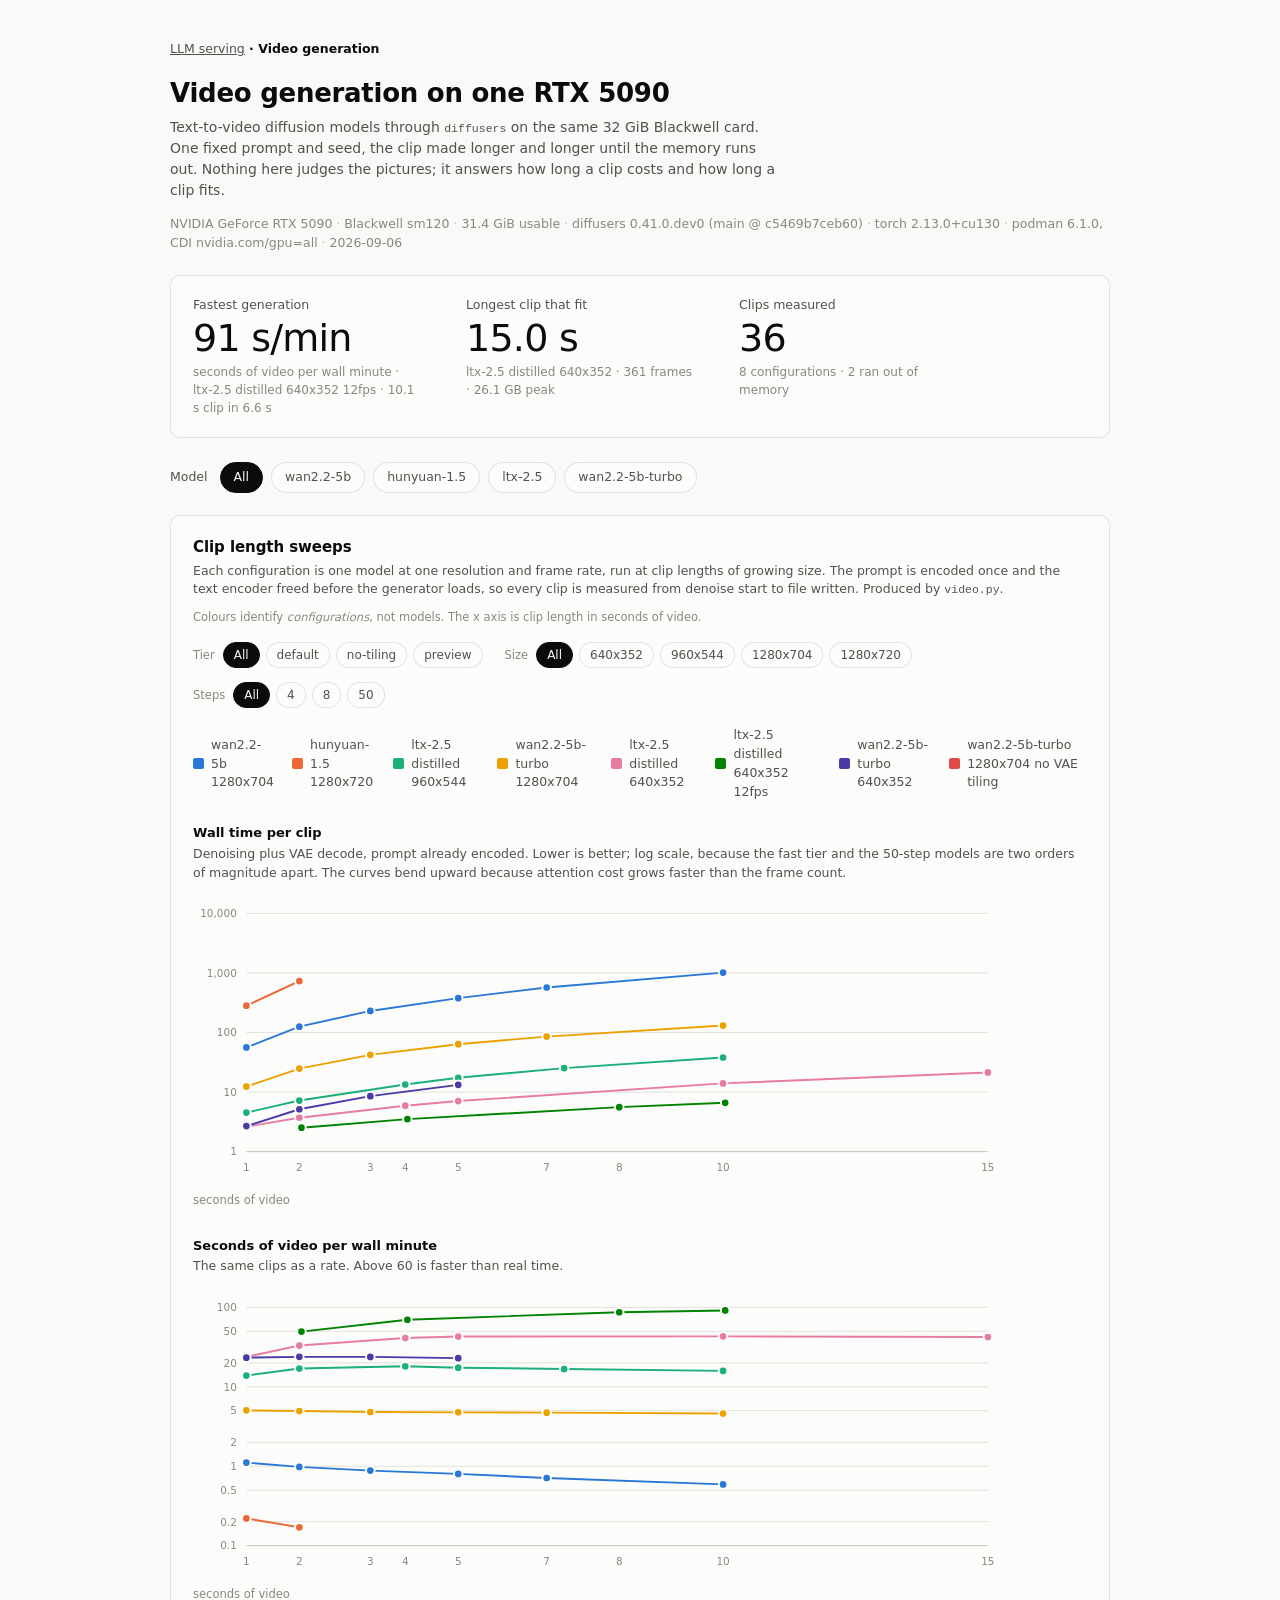
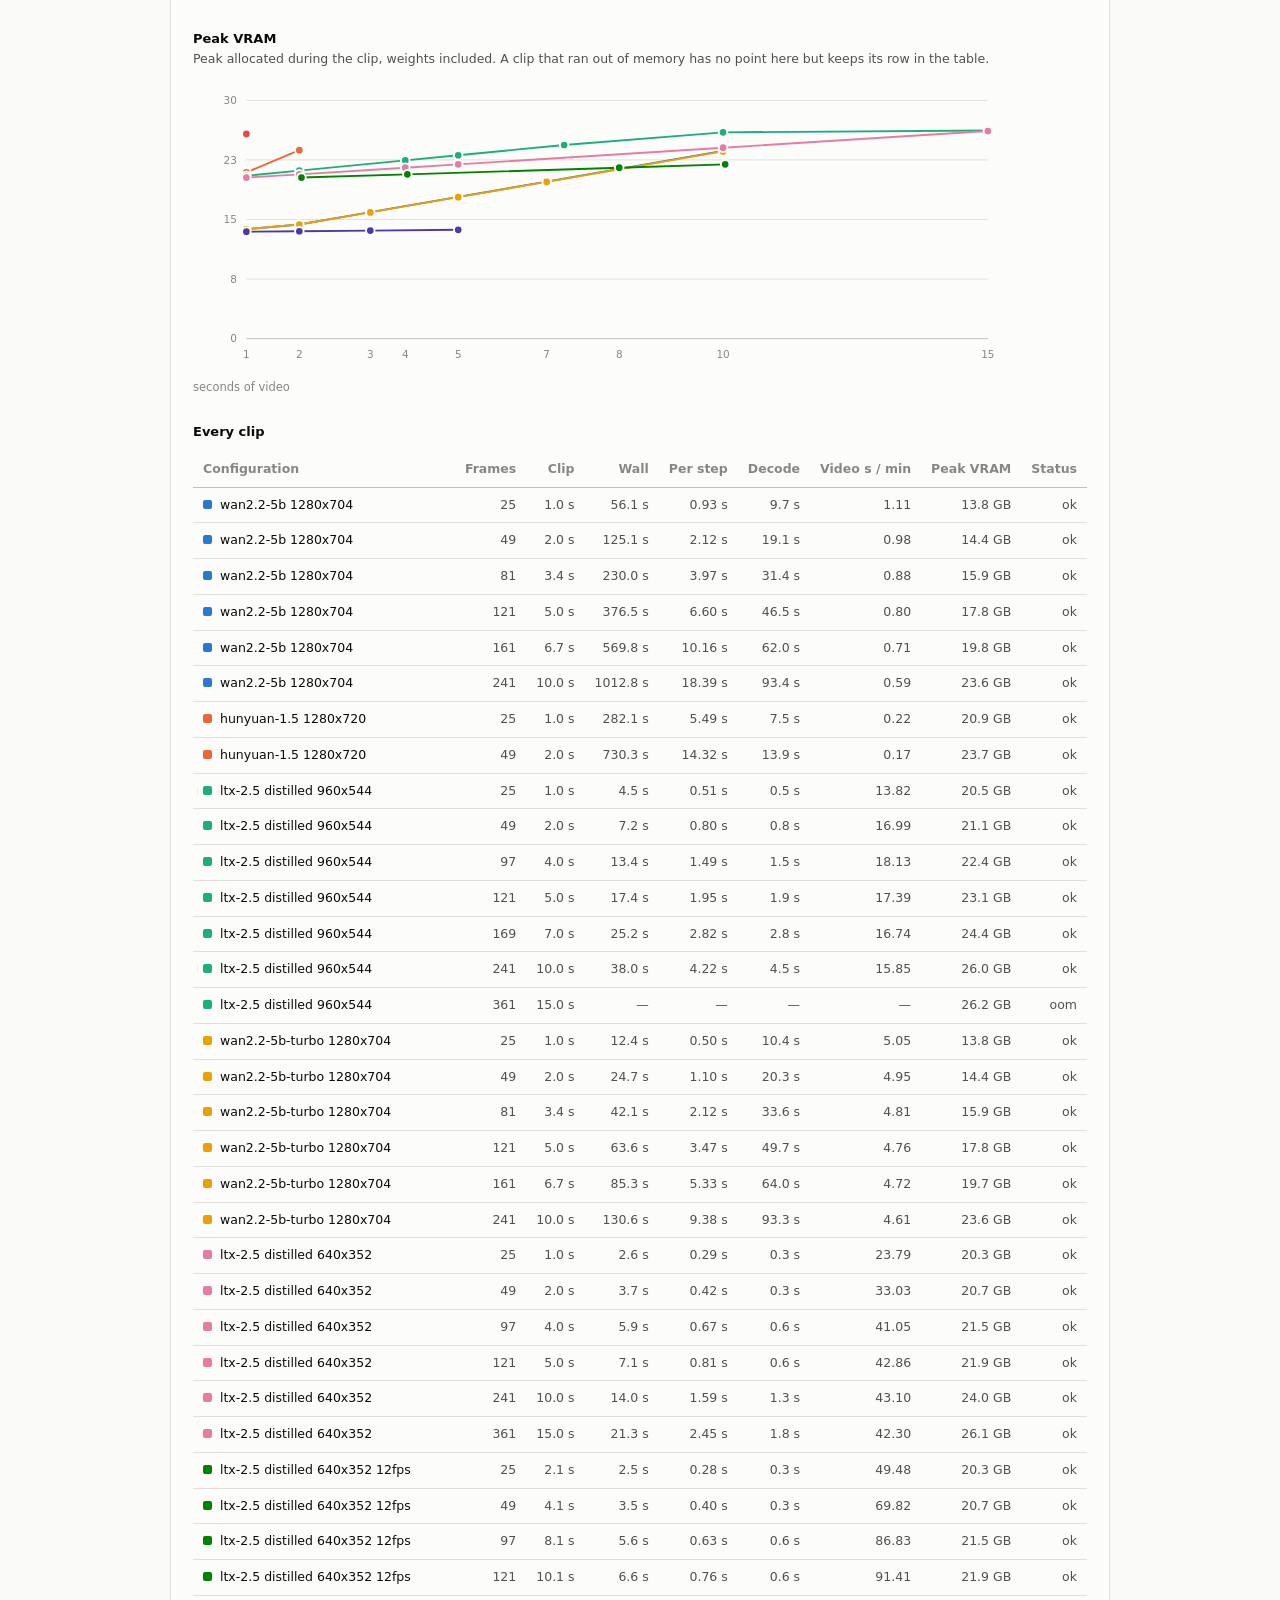
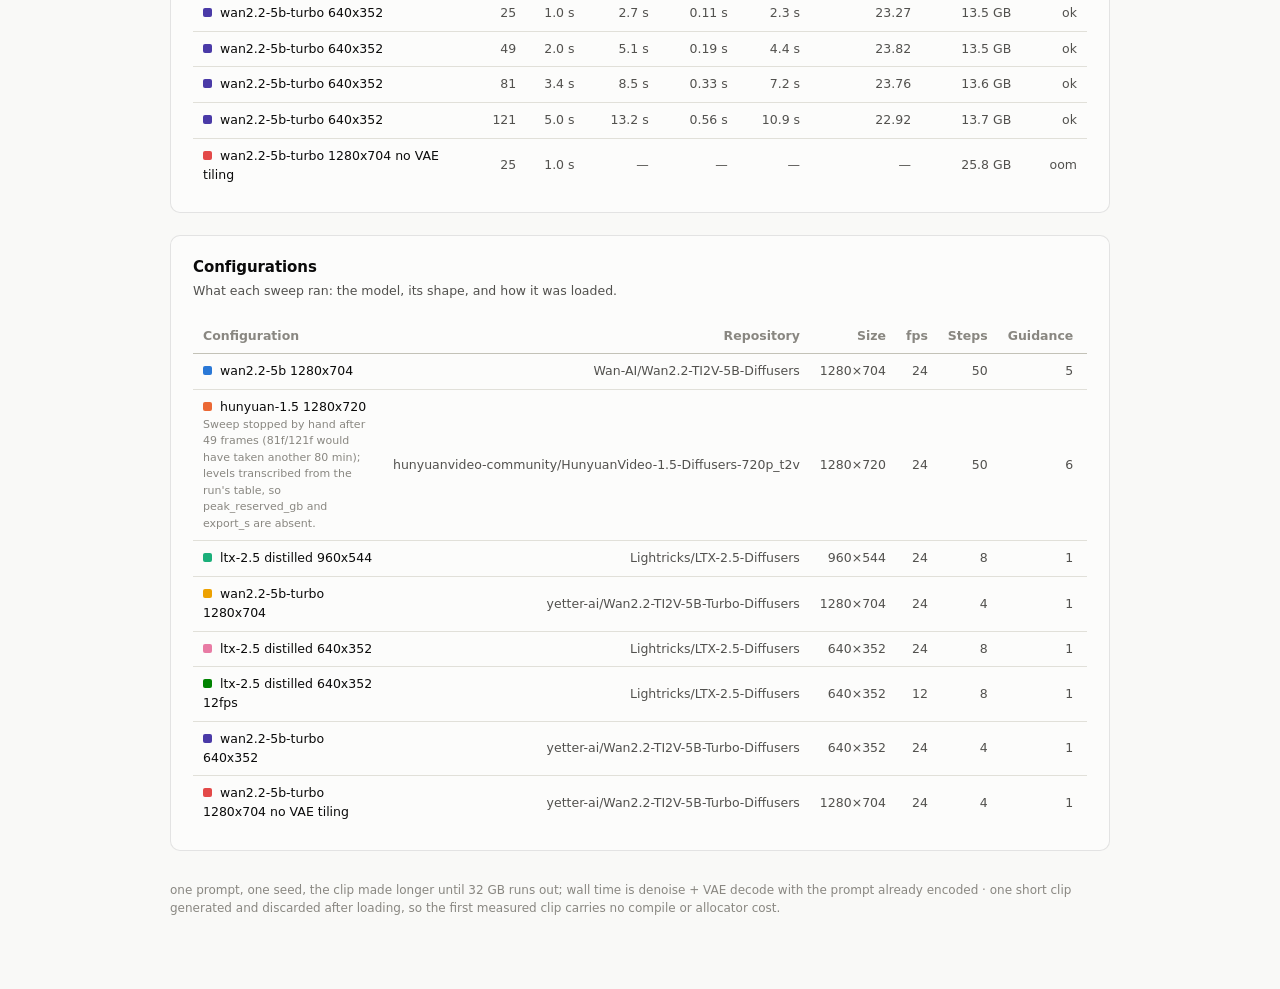
==== docs/video.html @ 239fedc9 "Give video generation its own results page and data file The video sweeps were a section at the bott" ====
<!doctype html>
<html lang="en">
<head>
<meta charset="utf-8">
<meta name="viewport" content="width=device-width, initial-scale=1">
<title>Video generation on one RTX 5090 — benchmark results</title>
<link rel="preload" href="video.json" as="fetch" crossorigin="anonymous">
<link rel="stylesheet" href="style.css">
<script src="charts.js"></script>
</head>
<body>
<div class="wrap">
  <header>
    <nav class="pages" aria-label="Result pages"><a href="./">LLM serving</a><span class="sep"></span><span>Video generation</span></nav>
    <h1>Video generation on one RTX 5090</h1>
    <p>Text-to-video diffusion models through <code>diffusers</code> on the same 32 GiB
       Blackwell card. One fixed prompt and seed, the clip made longer and longer until the
       memory runs out. Nothing here judges the pictures; it answers how long a clip costs
       and how long a clip fits.</p>
    <div class="meta" id="meta"></div>
  </header>

  <div id="content" hidden>
    <div class="card">
      <div class="hero">
        <div class="stat">
          <div class="label">Fastest generation</div>
          <div class="value" id="heroFast">—</div>
          <div class="note" id="heroFastNote"></div>
        </div>
        <div class="stat">
          <div class="label">Longest clip that fit</div>
          <div class="value" id="heroLong">—</div>
          <div class="note" id="heroLongNote"></div>
        </div>
        <div class="stat">
          <div class="label">Clips measured</div>
          <div class="value" id="heroCount">—</div>
          <div class="note" id="heroCountNote"></div>
        </div>
      </div>
    </div>

    <div class="filters" role="group" aria-label="Filter by model" id="modelFilters">
      <span class="lab">Model</span>
      <button class="chip" data-filter="all" aria-pressed="true">All</button>
    </div>

    <div class="card" id="videoSection">
      <h2>Clip length sweeps</h2>
      <p class="sub">Each configuration is one model at one resolution and frame rate, run
        at clip lengths of growing size. The prompt is encoded once and the text encoder
        freed before the generator loads, so every clip is measured from denoise start to
        file written. Produced by <code>video.py</code>.</p>
      <p class="note-inline">Colours identify <em>configurations</em>, not models. The x axis
        is clip length in seconds of video.</p>
      <div class="dimbar" id="dimbar" role="group" aria-label="Filter sweeps by dimension"></div>
      <p class="capnote" id="capnote" hidden></p>
      <ul class="legend" id="legendVideo"></ul>

      <h3 style="font-size:13px;margin:22px 0 2px">Wall time per clip</h3>
      <p class="sub">Denoising plus VAE decode, prompt already encoded. Lower is better; log
        scale, because the fast tier and the 50-step models are two orders of magnitude apart.
        The curves bend upward because attention cost grows faster than the frame count.</p>
      <svg class="linechart" id="chartVideoWall" viewBox="0 0 880 300" role="img"></svg>
      <div class="axname">seconds of video</div>

      <h3 style="font-size:13px;margin:26px 0 2px">Seconds of video per wall minute</h3>
      <p class="sub">The same clips as a rate. Above 60 is faster than real time.</p>
      <svg class="linechart" id="chartVideoRate" viewBox="0 0 880 300" role="img"></svg>
      <div class="axname">seconds of video</div>

      <h3 style="font-size:13px;margin:26px 0 2px">Peak VRAM</h3>
      <p class="sub">Peak allocated during the clip, weights included. A clip that ran out
        of memory has no point here but keeps its row in the table.</p>
      <svg class="linechart" id="chartVideoVram" viewBox="0 0 880 300" role="img"></svg>
      <div class="axname">seconds of video</div>

      <h3 style="font-size:13px;margin:26px 0 10px">Every clip</h3>
      <div class="scroll">
        <table>
          <thead>
            <tr>
              <th scope="col">Configuration</th>
              <th scope="col">Frames</th>
              <th scope="col">Clip</th>
              <th scope="col">Wall</th>
              <th scope="col">Per step</th>
              <th scope="col">Decode</th>
              <th scope="col">Video s / min</th>
              <th scope="col">Peak VRAM</th>
              <th scope="col">Status</th>
            </tr>
          </thead>
          <tbody id="videoBody"></tbody>
        </table>
      </div>
    </div>

    <div class="card">
      <h2>Configurations</h2>
      <p class="sub">What each sweep ran: the model, its shape, and how it was loaded.</p>
      <div class="scroll">
        <table>
          <thead>
            <tr>
              <th scope="col">Configuration</th>
              <th scope="col">Repository</th>
              <th scope="col">Size</th>
              <th scope="col">fps</th>
              <th scope="col">Steps</th>
              <th scope="col">Guidance</th>
              <th scope="col">VAE tiling</th>
              <th scope="col">Load</th>
              <th scope="col">Encode</th>
              <th scope="col">Longest fit</th>
            </tr>
          </thead>
          <tbody id="cfgBody"></tbody>
        </table>
      </div>
    </div>

    <footer id="footer"></footer>
  </div>

  <div class="card" id="loading">Loading <code>video.json</code>…</div>
</div>

<div id="tip" role="status" aria-live="polite"></div>

<script>
(async function () {
  const $ = (id) => document.getElementById(id);
  const fmt = (n) => n.toLocaleString('en-US');
  const { hideTip, drawLine } = Charts;

  let data;
  try {
    const res = await fetch('video.json', { cache: 'no-cache' });
    if (!res.ok) throw new Error('HTTP ' + res.status);
    data = await res.json();
  } catch (e) {
    $('loading').innerHTML = '';
    const p = document.createElement('p');
    p.className = 'err';
    p.textContent = 'Could not load video.json: ' + e.message;
    const q = document.createElement('p');
    q.style.color = 'var(--text-secondary)';
    q.textContent = 'Opening this file directly from disk blocks the fetch. Serve the directory instead, e.g. python3 -m http.server 8080 --directory docs';
    $('loading').append(p, q);
    return;
  }

  $('loading').hidden = true;
  $('content').hidden = false;

  // Configurations take the categorical slots in fixed order, never cycled:
  // a 9th sweep needs faceting, not a generated hue.
  const COLORS = Charts.SERIES;
  const MAX_SERIES = COLORS.length;
  const videos = (data.videos || []).map((v, i) => ({ ...v, color: COLORS[i % COLORS.length] }));
  const okLevels = (v) => v.levels.filter(l => l.status === 'ok');

  // --- meta line -----------------------------------------------------------
  // The header block is optional (video.py creates a bare file); each entry
  // carries the versions it ran with, so the line can be built from those.
  const hw = data.hardware || {}, sw = data.software || {};
  const uniq = (xs) => [...new Set(xs.filter(Boolean))].join(' / ');
  for (const t of [hw.gpu || uniq(videos.map(v => v.gpu)), hw.arch,
                   hw.vram_usable_gib && hw.vram_usable_gib + ' GiB usable',
                   'diffusers ' + (sw.diffusers || uniq(videos.map(v => v.diffusers))),
                   'torch ' + (sw.torch || uniq(videos.map(v => v.torch))),
                   hw.runtime, data.generated || uniq(videos.map(v => v.generated))]) {
    if (!t) continue;
    const s = document.createElement('span');
    s.textContent = t;
    $('meta').appendChild(s);
  }

  // --- hero ---------------------------------------------------------------
  const clips = videos.flatMap(v => v.levels.map(l => ({ v, l })));
  const okClips = clips.filter(c => c.l.status === 'ok');
  if (okClips.length) {
    const fast = okClips.slice().sort((a, b) => b.l.video_s_per_min - a.l.video_s_per_min)[0];
    $('heroFast').textContent = fast.l.video_s_per_min.toFixed(0) + ' s/min';
    $('heroFastNote').textContent = 'seconds of video per wall minute · ' + fast.v.label +
      ' · ' + fast.l.seconds.toFixed(1) + ' s clip in ' + fast.l.wall_s.toFixed(1) + ' s';
    const long = okClips.slice().sort((a, b) => b.l.seconds - a.l.seconds || a.l.wall_s - b.l.wall_s)[0];
    $('heroLong').textContent = long.l.seconds.toFixed(1) + ' s';
    $('heroLongNote').textContent = long.v.label + ' · ' + long.l.frames + ' frames · ' +
      long.l.peak_vram_gb.toFixed(1) + ' GB peak';
  }
  $('heroCount').textContent = fmt(clips.length);
  $('heroCountNote').textContent = videos.length + ' configuration' + (videos.length === 1 ? '' : 's') +
    ' · ' + (clips.length - okClips.length) + ' ran out of memory';

  // --- dimension filters --------------------------------------------------
  // Keys come from the data (--dim tags plus the shape video.py records), so a
  // new tag shows up here without touching this file. `model` is excluded: the
  // chip row at the top scopes it.
  const DIM_ORDER = ['variant', 'res', 'steps'];
  const DIM_LABEL = { variant: 'Tier', res: 'Size', steps: 'Steps' };
  const dimKeys = DIM_ORDER.filter(k => videos.some(v => v.dimensions && v.dimensions[k] != null));
  const dimState = Object.fromEntries(dimKeys.map(k => [k, 'all']));

  function buildDimBar() {
    const bar = $('dimbar');
    bar.innerHTML = '';
    for (const k of dimKeys) {
      const vals = [...new Set(videos.map(v => v.dimensions[k]).filter(v => v != null))]
        .sort((a, b) => (parseFloat(a) - parseFloat(b)) || String(a).localeCompare(String(b)));
      if (vals.length < 2) continue;   // a dimension with one value filters nothing
      const g = document.createElement('div');
      g.className = 'dimgroup';
      const lab = document.createElement('span');
      lab.className = 'glab';
      lab.textContent = DIM_LABEL[k] || k;
      g.appendChild(lab);
      for (const v of ['all', ...vals]) {
        const b = document.createElement('button');
        b.className = 'chip';
        b.type = 'button';
        b.textContent = v === 'all' ? 'All' : v;
        b.setAttribute('aria-pressed', String(dimState[k] === v));
        b.setAttribute('aria-label', `${DIM_LABEL[k] || k}: ${v}`);
        b.addEventListener('click', () => {
          dimState[k] = v;
          for (const sib of g.querySelectorAll('.chip')) sib.setAttribute('aria-pressed', String(sib === b));
          hideTip();
          render(currentModelFilter);
        });
        g.appendChild(b);
      }
      bar.appendChild(g);
    }
  }

  // --- the sweeps ---------------------------------------------------------
  // One series per configuration; x is clip length. A level that hit OOM has
  // no timing and is left off the charts but kept in the table.
  function render(filter) {
    const list = videos.filter(v =>
      (filter === 'all' || v.model === filter) &&
      dimKeys.every(k => dimState[k] === 'all' || (v.dimensions && v.dimensions[k] === dimState[k])));

    const note = $('capnote');
    if (!list.length) {
      note.hidden = false;
      note.textContent = 'No sweep matches these filters.';
      $('legendVideo').innerHTML = '';
      for (const id of ['chartVideoWall', 'chartVideoRate', 'chartVideoVram']) $(id).innerHTML = '';
      $('videoBody').innerHTML = '';
      $('cfgBody').innerHTML = '';
      return;
    }
    if (list.length > MAX_SERIES) {
      note.hidden = false;
      note.textContent = `Showing ${MAX_SERIES} of ${list.length} sweeps — the palette holds ` +
        `${MAX_SERIES} distinct colours. Narrow the filters to see the rest; all of them are in the table.`;
    } else {
      note.hidden = true;
    }
    const charted = list.slice(0, MAX_SERIES);
    Charts.legend($('legendVideo'), charted);

    const series = charted.map(v => ({ label: v.label, color: v.color, levels: v.levels }));
    const xTitle = (sec) => {
      const lv = series.map(s => s.levels.find(l => l.seconds === sec)).find(Boolean);
      return sec + ' s of video' + (lv ? ' · ' + lv.frames + ' frames' : '');
    };
    const ok = (l) => l.status === 'ok';
    drawLine($('chartVideoWall'), series, l => ok(l) ? l.wall_s : null,
      v => v >= 100 ? Math.round(v) + ' s' : v.toFixed(1) + ' s', { xKey: 'seconds', xTitle, log: true, xNumeric: true });
    drawLine($('chartVideoRate'), series, l => ok(l) ? l.video_s_per_min : null,
      v => v >= 10 ? Math.round(v) + ' s/min' : v.toFixed(1) + ' s/min', { xKey: 'seconds', xTitle, log: true, xNumeric: true });
    drawLine($('chartVideoVram'), series, l => l.peak_vram_gb != null ? l.peak_vram_gb : null,
      v => v.toFixed(1) + ' GB', { xKey: 'seconds', xTitle, xNumeric: true });

    const tb = $('videoBody');
    tb.innerHTML = '';
    for (const v of list) {
      for (const l of v.levels) {
        const tr = document.createElement('tr');
        const first = document.createElement('td');
        const dot = document.createElement('span');
        dot.className = 'dot';
        dot.style.background = v.color;
        first.append(dot, document.createTextNode(v.label));
        tr.appendChild(first);
        const good = ok(l);
        const cells = [
          l.frames,
          l.seconds.toFixed(1) + ' s',
          good ? l.wall_s.toFixed(1) + ' s' : '—',
          good && l.s_per_step != null ? l.s_per_step.toFixed(2) + ' s' : '—',
          good && l.decode_s != null ? l.decode_s.toFixed(1) + ' s' : '—',
          good ? l.video_s_per_min.toFixed(2) : '—',
          l.peak_vram_gb != null ? l.peak_vram_gb.toFixed(1) + ' GB' : '—',
          l.status,
        ];
        for (const c of cells) {
          const td = document.createElement('td');
          td.textContent = c;
          tr.appendChild(td);
        }
        tb.appendChild(tr);
      }
    }

    const cb = $('cfgBody');
    cb.innerHTML = '';
    for (const v of list) {
      const w = v.workload || {};
      const fit = okLevels(v).slice().sort((a, b) => b.seconds - a.seconds)[0];
      const tr = document.createElement('tr');
      const first = document.createElement('td');
      const dot = document.createElement('span');
      dot.className = 'dot';
      dot.style.background = v.color;
      first.append(dot, document.createTextNode(v.label));
      if (v.notes) {
        const sm = document.createElement('span');
        sm.className = 'sm';
        sm.textContent = v.notes;
        first.appendChild(sm);
      }
      tr.appendChild(first);
      const cells = [
        v.repo || '—',
        w.width && w.height ? w.width + '×' + w.height : '—',
        w.fps != null ? w.fps : '—',
        w.steps != null ? w.steps : '—',
        w.guidance != null ? w.guidance : '—',
        v.vae_tiling == null ? '—' : v.vae_tiling ? 'on' : 'off',
        v.load_s != null ? v.load_s.toFixed(1) + ' s' : '—',
        v.encode_s != null ? v.encode_s.toFixed(1) + ' s' : '—',
        fit ? fit.seconds.toFixed(1) + ' s' : 'none',
      ];
      for (const c of cells) {
        const td = document.createElement('td');
        td.textContent = c;
        tr.appendChild(td);
      }
      cb.appendChild(tr);
    }
  }

  // --- model chips --------------------------------------------------------
  const allModels = [...new Set(videos.map(v => v.model).filter(Boolean))];
  for (const m of allModels) {
    const b = document.createElement('button');
    b.className = 'chip';
    b.type = 'button';
    b.dataset.filter = m;
    b.setAttribute('aria-pressed', 'false');
    b.textContent = m;
    $('modelFilters').appendChild(b);
  }

  let currentModelFilter = 'all';
  for (const btn of document.querySelectorAll('.filters .chip')) {
    btn.addEventListener('click', () => {
      for (const b of document.querySelectorAll('.filters .chip')) {
        b.setAttribute('aria-pressed', String(b === btn));
      }
      hideTip();
      currentModelFilter = btn.dataset.filter;
      render(currentModelFilter);
    });
  }
  buildDimBar();
  render('all');

  // The line charts are sized in real pixels, so they need redrawing when the
  // viewport changes. Debounced.
  let resizeTimer;
  addEventListener('resize', () => {
    clearTimeout(resizeTimer);
    resizeTimer = setTimeout(() => { hideTip(); render(currentModelFilter); }, 150);
  });

  const m = data.method || {};
  $('footer').textContent = [m.workload, m.warmup].filter(Boolean).join(' · ') + (m.workload ? '.' : '');
})();
</script>
</body>
</html>
---- docs/style.css ----
:root {
  color-scheme: light;
  --page:           #f9f9f7;
  --surface-1:      #fcfcfb;
  --text-primary:   #0b0b0b;
  --text-secondary: #52514e;
  --text-muted:     #898781;
  --gridline:       #e1e0d9;
  --baseline:       #c3c2b7;
  --border:         rgba(11,11,11,0.10);
  /* The validated 8-slot categorical order, both modes. Model identity uses
     the first two; sweep charts assign the same slots to configurations. */
  --series-1:       #2a78d6;
  --series-2:       #eb6834;
  --series-3:       #1baf7a;
  --series-4:       #eda100;
  --series-5:       #e87ba4;
  --series-6:       #008300;
  --series-7:       #4a3aa7;
  --series-8:       #e34948;
  --series-moe:     #2a78d6;
  --series-dense:   #eb6834;
  --status-critical:#d03b3b;
  --status-warning: #fab219;
  --status-serious: #ec835a;
}
@media (prefers-color-scheme: dark) {
  :root:where(:not([data-theme="light"])) {
    color-scheme: dark;
    --page:           #0d0d0d;
    --surface-1:      #1a1a19;
    --text-primary:   #ffffff;
    --text-secondary: #c3c2b7;
    --text-muted:     #898781;
    --gridline:       #2c2c2a;
    --baseline:       #383835;
    --border:         rgba(255,255,255,0.10);
    --series-1:       #3987e5;
    --series-2:       #d95926;
    --series-3:       #199e70;
    --series-4:       #c98500;
    --series-5:       #d55181;
    --series-6:       #008300;
    --series-7:       #9085e9;
    --series-8:       #e66767;
    --series-moe:     #3987e5;
    --series-dense:   #d95926;
  }
}
:root[data-theme="dark"] {
  color-scheme: dark;
  --page:           #0d0d0d;
  --surface-1:      #1a1a19;
  --text-primary:   #ffffff;
  --text-secondary: #c3c2b7;
  --text-muted:     #898781;
  --gridline:       #2c2c2a;
  --baseline:       #383835;
  --border:         rgba(255,255,255,0.10);
  --series-1:       #3987e5;
  --series-2:       #d95926;
  --series-3:       #199e70;
  --series-4:       #c98500;
  --series-5:       #d55181;
  --series-6:       #008300;
  --series-7:       #9085e9;
  --series-8:       #e66767;
  --series-moe:     #3987e5;
  --series-dense:   #d95926;
}

* { box-sizing: border-box; }
body {
  margin: 0;
  background: var(--page);
  color: var(--text-primary);
  font: 14px/1.5 system-ui, -apple-system, "Segoe UI", sans-serif;
}
.wrap { max-width: 980px; margin: 0 auto; padding: 40px 20px 72px; }

header h1 { font-size: 26px; line-height: 1.25; margin: 0 0 8px; letter-spacing: -0.01em; }
header p  { margin: 0; color: var(--text-secondary); max-width: 68ch; }
.meta { margin-top: 14px; color: var(--text-muted); font-size: 12.5px; }
.meta span::after { content: " · "; color: var(--baseline); }
.meta span:last-child::after { content: ""; }
/* The two result pages link each other; the current one is unlinked. */
.pages { margin: 0 0 18px; font-size: 12.5px; color: var(--text-muted); }
.pages a, .pages span { color: var(--text-secondary); }
.pages span { color: var(--text-primary); font-weight: 600; }
.pages .sep::after { content: " · "; }

.card {
  background: var(--surface-1);
  border: 1px solid var(--border);
  border-radius: 10px;
  padding: 20px 22px;
  margin-top: 22px;
}
.card > h2 {
  font-size: 15px; margin: 0 0 3px; letter-spacing: -0.005em;
}
.card > .sub { margin: 0 0 18px; color: var(--text-secondary); font-size: 12.5px; }

/* Hero */
.hero { display: flex; flex-wrap: wrap; gap: 28px 44px; align-items: flex-start; }
.stat .label { color: var(--text-secondary); font-size: 12.5px; margin-bottom: 4px; }
.stat .value { font-size: 38px; line-height: 1.05; letter-spacing: -0.02em; }
.stat .note  { color: var(--text-muted); font-size: 12px; margin-top: 5px; max-width: 30ch; }

/* Filters */
.filters { display: flex; flex-wrap: wrap; gap: 8px; align-items: center; margin-top: 24px; }
.filters .lab { color: var(--text-secondary); font-size: 12.5px; margin-right: 4px; }
.chip {
  font: inherit; font-size: 12.5px;
  background: var(--surface-1); color: var(--text-secondary);
  border: 1px solid var(--border); border-radius: 999px;
  padding: 5px 13px; cursor: pointer;
}
.chip:hover { color: var(--text-primary); }
.chip[aria-pressed="true"] { background: var(--text-primary); color: var(--page); border-color: var(--text-primary); }
.chip:focus-visible { outline: 2px solid var(--series-moe); outline-offset: 2px; }

/* Legend */
.legend { display: flex; gap: 18px; margin: 0 0 16px; padding: 0; list-style: none; font-size: 12.5px; color: var(--text-secondary); }
.legend li { display: flex; align-items: center; gap: 7px; }
.swatch { width: 11px; height: 11px; border-radius: 2px; flex: none; }

/* Bars */
.chart { display: flex; flex-direction: column; gap: 10px; }
.row { display: grid; grid-template-columns: minmax(120px, 246px) 1fr; gap: 14px; align-items: center; }
.row .name { color: var(--text-secondary); font-size: 12.5px; text-align: right; }
.track {
  position: relative; height: 24px;
  display: flex; align-items: center; gap: 9px;
  border-left: 1px solid var(--baseline);
  /* Room for the value label, so a bar at full scale never pushes its
     number past the card edge on a narrow screen. The axis reserves the
     same width so its ticks stay under the bars. */
  padding: 0 68px 0 0;
  cursor: default;
}
.bar { height: 24px; border-radius: 0 4px 4px 0; min-width: 2px; transition: filter .12s; }
.track:hover .bar, .track:focus-visible .bar { filter: brightness(1.12); }
.track:focus-visible { outline: 2px solid var(--text-muted); outline-offset: 3px; border-radius: 3px; }
.val { font-size: 12.5px; color: var(--text-primary); font-variant-numeric: tabular-nums; white-space: nowrap; }
.axis { margin-top: 12px; padding: 0 68px 0 0; color: var(--text-muted); font-size: 11.5px; font-variant-numeric: tabular-nums; }
.axis .inner { display: flex; justify-content: space-between; }
.axis-title { margin-top: 8px; color: var(--text-muted); font-size: 11.5px; }

/* Tooltip */
#tip {
  position: fixed; z-index: 20; pointer-events: none; opacity: 0;
  transition: opacity .1s;
  background: var(--surface-1); color: var(--text-primary);
  border: 1px solid var(--border); border-radius: 7px;
  padding: 9px 11px; font-size: 12.5px; max-width: 300px;
  box-shadow: 0 4px 14px rgba(0,0,0,0.14);
}
#tip .t-val { font-size: 15px; font-variant-numeric: tabular-nums; }
#tip .t-name { color: var(--text-secondary); margin-top: 2px; }
#tip .t-meta { color: var(--text-muted); margin-top: 6px; font-size: 11.5px; }
#tip .key { display: inline-block; width: 14px; height: 2px; vertical-align: middle; margin-right: 6px; }

/* Table */
.scroll { overflow-x: auto; }
table { border-collapse: collapse; width: 100%; font-size: 12.5px; min-width: 720px; }
th, td { text-align: right; padding: 8px 10px; border-bottom: 1px solid var(--gridline); white-space: nowrap; }
th:first-child, td:first-child { text-align: left; white-space: normal; min-width: 190px; }
thead th { color: var(--text-muted); font-weight: 600; border-bottom: 1px solid var(--baseline); }
tbody td { font-variant-numeric: tabular-nums; color: var(--text-secondary); }
tbody td:first-child { color: var(--text-primary); }
tbody tr:last-child td { border-bottom: none; }
.dot { display: inline-block; width: 9px; height: 9px; border-radius: 2px; margin-right: 8px; vertical-align: baseline; }
code { font-family: ui-monospace, SFMono-Regular, Menlo, monospace; font-size: 11.5px; }

/* Dimension filters */
.dimbar { display: flex; flex-wrap: wrap; gap: 14px 22px; margin: 0 0 18px; }
.dimgroup { display: flex; flex-wrap: wrap; gap: 6px; align-items: center; }
.dimgroup .glab { color: var(--text-muted); font-size: 11.5px; margin-right: 2px; }
.dimgroup .chip { padding: 3px 10px; font-size: 12px; }
.capnote { color: var(--text-muted); font-size: 11.5px; margin: 0 0 14px; }

/* Line charts */
.linechart { width: 100%; height: auto; display: block; overflow: visible; }
.linechart .grid { stroke: var(--gridline); stroke-width: 1; }
.linechart .axisline { stroke: var(--baseline); stroke-width: 1; }
.linechart .tick { fill: var(--text-muted); font-size: 11px; }
.linechart .ser { fill: none; stroke-width: 2; stroke-linejoin: round; stroke-linecap: round; }
.linechart .ring { stroke: var(--surface-1); stroke-width: 2; }
.linechart .endlab { fill: var(--text-primary); font-size: 11.5px; }
.linechart .cross { stroke: var(--text-muted); stroke-width: 1; }
.linechart .hit { fill: transparent; }
.axname { color: var(--text-muted); font-size: 11.5px; margin-top: 6px; }

/* Narrow screens. The wide tables keep their own horizontal scroll; the page
   body never scrolls sideways. */
@media (max-width: 640px) {
  .wrap { padding: 24px 12px 56px; }
  .card { padding: 16px 14px; }
  header h1 { font-size: 21px; }
  .hero { gap: 20px 24px; }
  .stat .value { font-size: 30px; }
  .stat .note { max-width: none; }
  /* Bar rows stack: the label sits above its own bar instead of being
     squeezed into a column that cannot hold it. */
  .row { grid-template-columns: 1fr; gap: 3px; }
  .row .name { text-align: left; }
  .legend { gap: 10px 16px; flex-wrap: wrap; }
  .dimbar { gap: 10px 14px; }
}
.bar.floor { background-image: repeating-linear-gradient(135deg, transparent 0 4px, rgba(255,255,255,.55) 4px 6px); }
.row .name .sm, td .sm { display: block; color: var(--text-muted); font-size: 11px; }
td .sm.suspect { color: var(--text-secondary); max-width: 34ch; white-space: normal; }
.note-inline { color: var(--text-muted); font-size: 11.5px; margin: -8px 0 16px; }

/* Failures */
.fail { display: flex; gap: 12px; padding: 14px 0; border-bottom: 1px solid var(--gridline); }
.fail:last-child { border-bottom: none; padding-bottom: 0; }
.fail:first-of-type { padding-top: 0; }
.fail .ico { flex: none; width: 18px; height: 18px; margin-top: 1px; }
.fail .ftitle { font-size: 13px; }
.fail .fstate { font-size: 11.5px; color: var(--text-secondary); margin: 2px 0 5px; }
.fail .fwhy { color: var(--text-secondary); font-size: 12.5px; }
.fail .fcfg { color: var(--text-muted); font-size: 11.5px; margin-top: 5px; }

.err { color: var(--status-critical); }
footer { margin-top: 30px; color: var(--text-muted); font-size: 12px; }
a { color: inherit; }
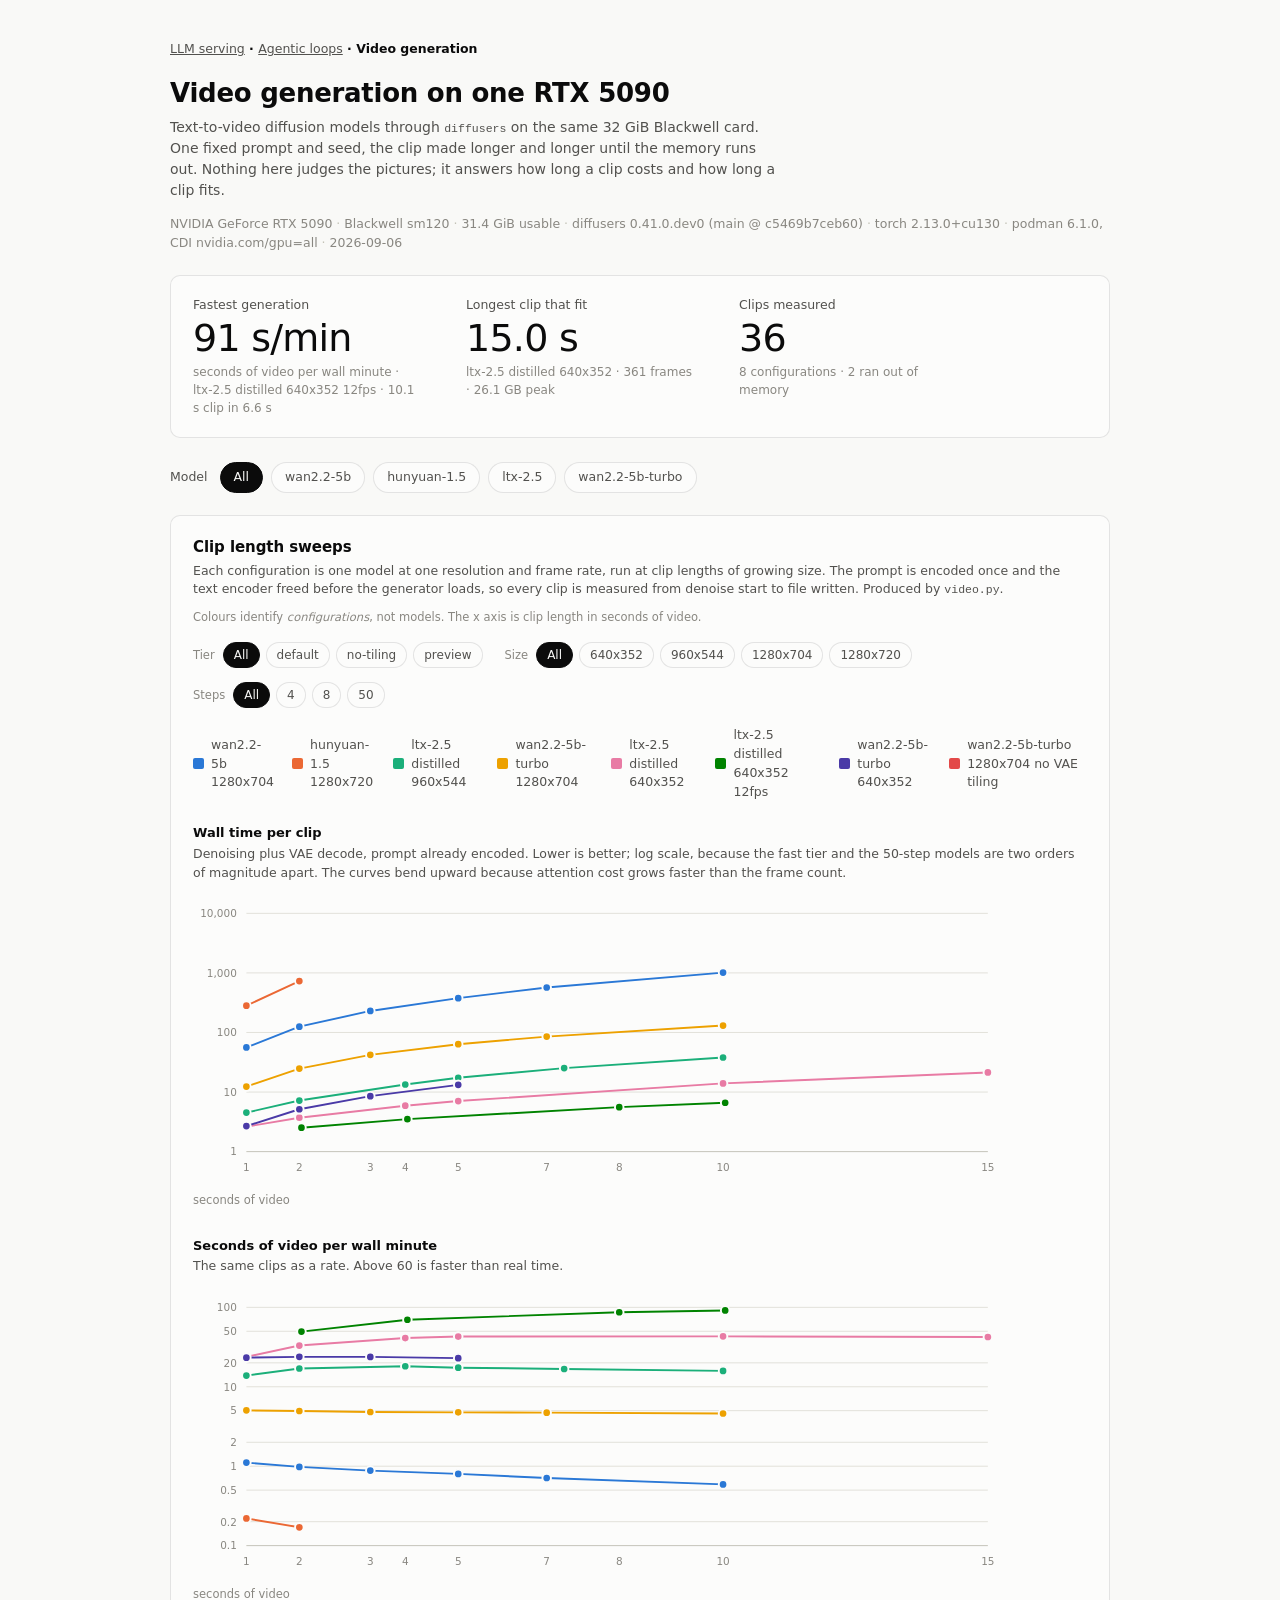
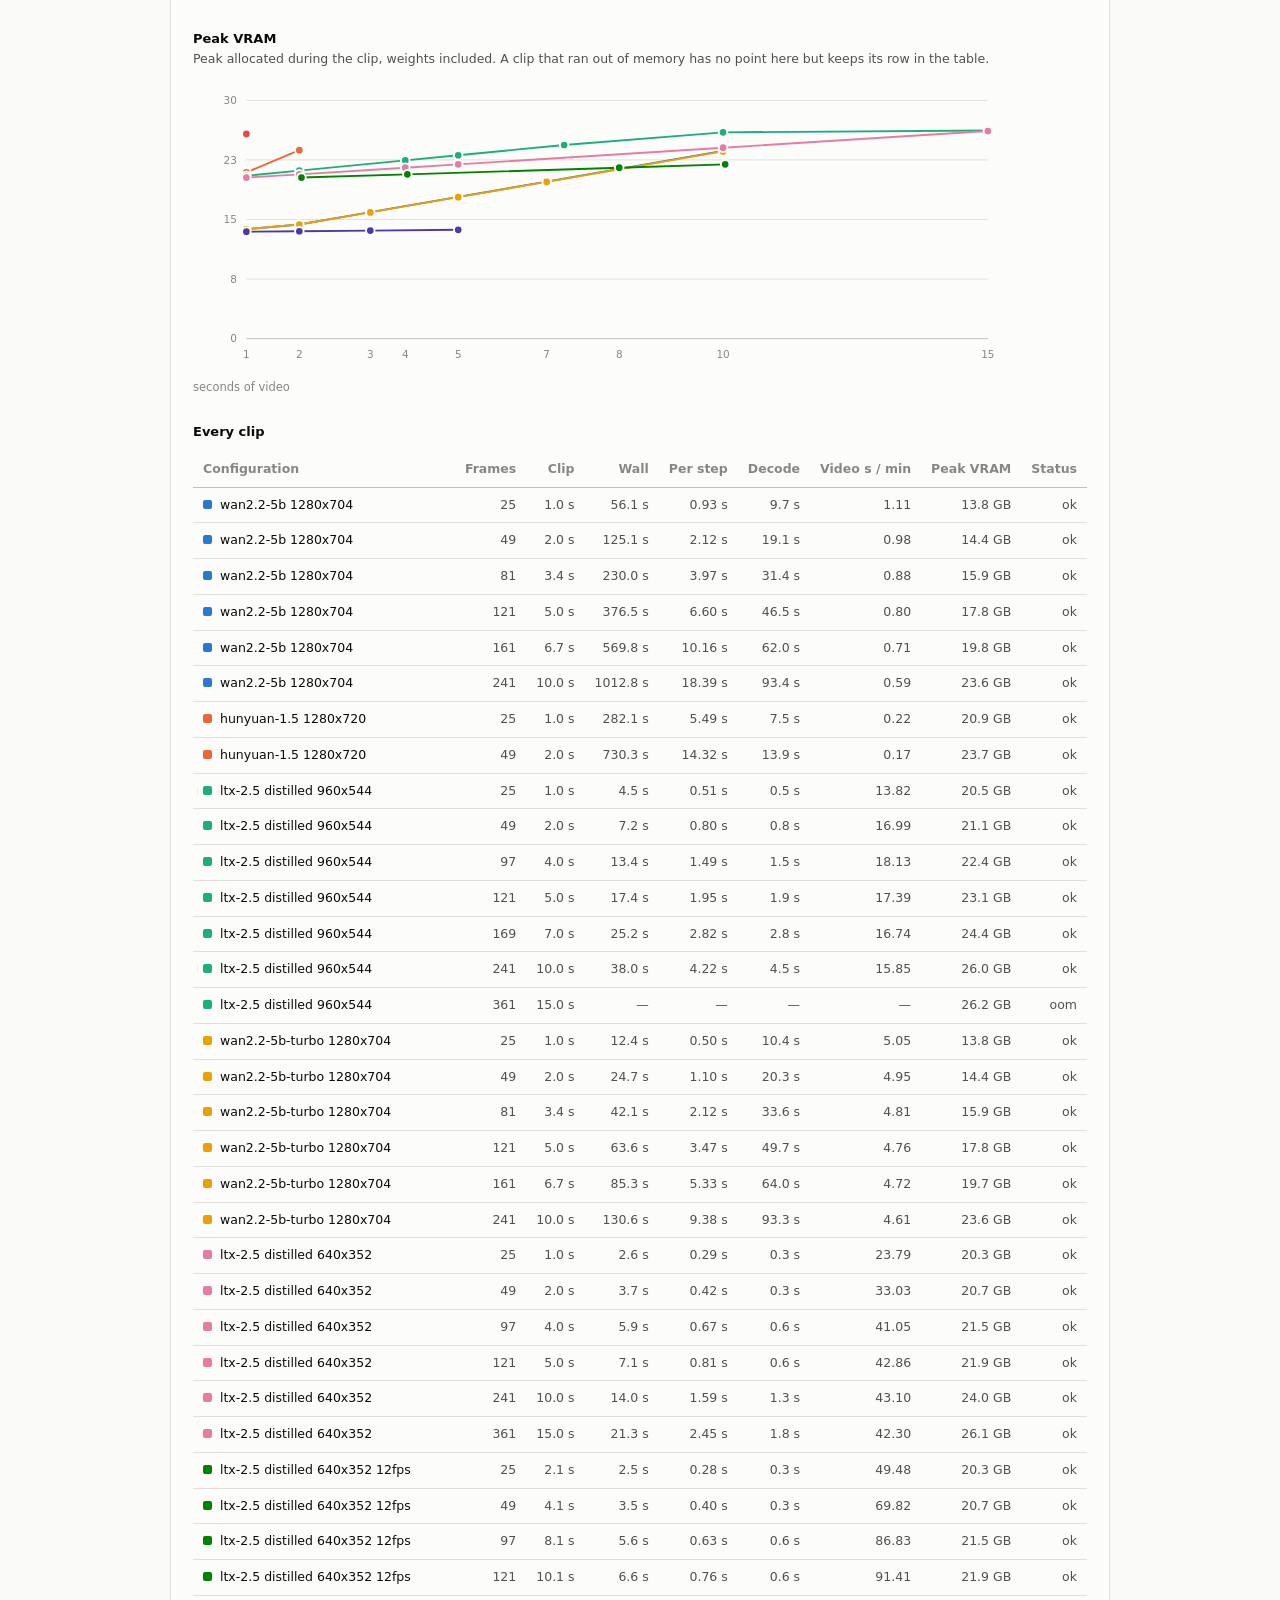
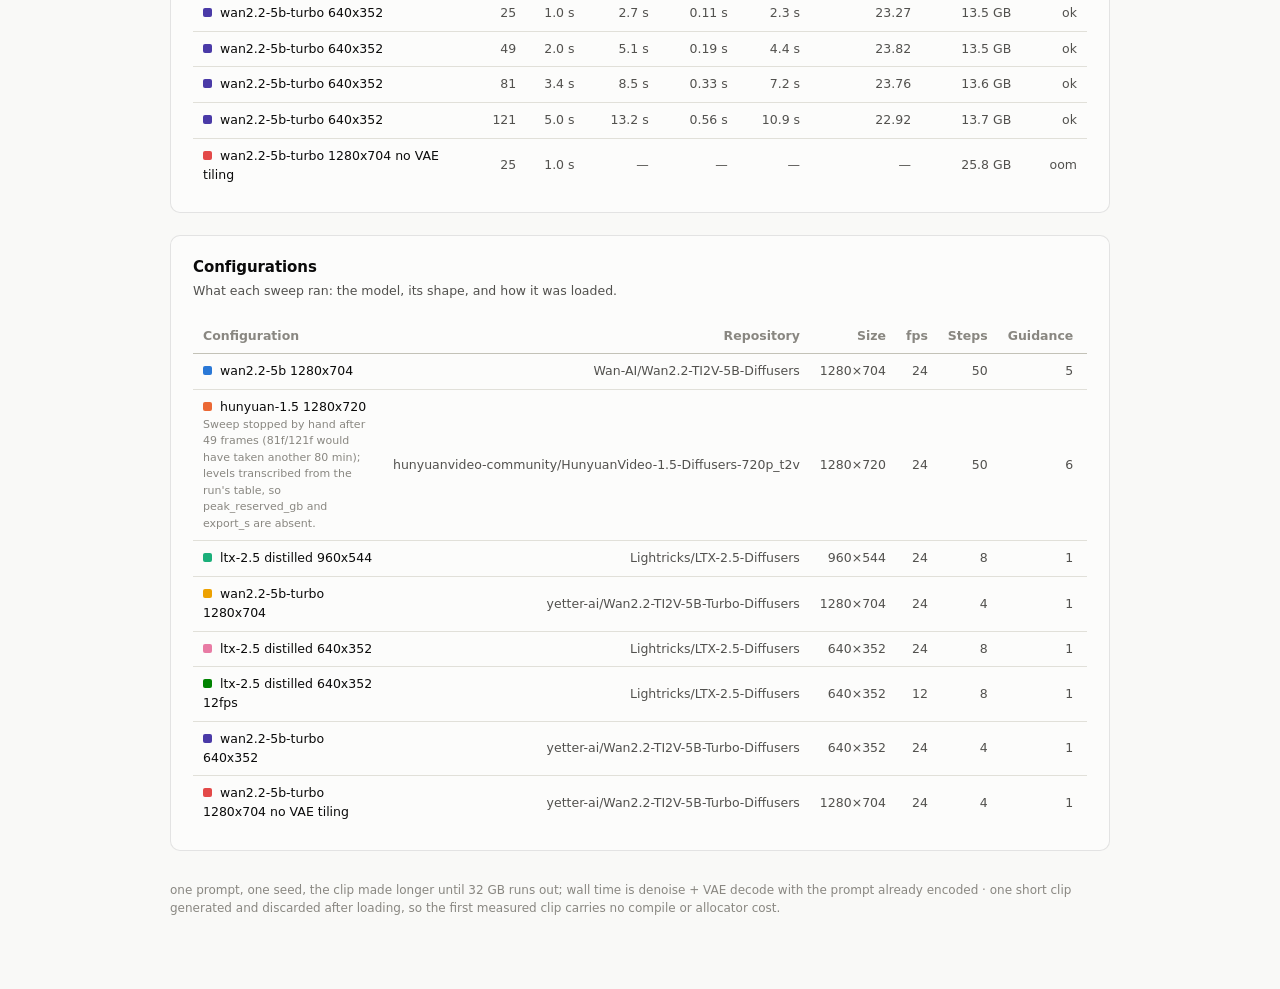
==== commit c22e5f4d: "Give the agentic benchmarks their own page and data file The tool-call checks, the agent loops and t" ====
--- a/docs/video.html
+++ b/docs/video.html
@@ -11,7 +11,7 @@
 <body>
 <div class="wrap">
   <header>
-    <nav class="pages" aria-label="Result pages"><a href="./">LLM serving</a><span class="sep"></span><span>Video generation</span></nav>
+    <nav class="pages" aria-label="Result pages"><a href="./">LLM serving</a><span class="sep"></span><a href="agentic.html">Agentic loops</a><span class="sep"></span><span>Video generation</span></nav>
     <h1>Video generation on one RTX 5090</h1>
     <p>Text-to-video diffusion models through <code>diffusers</code> on the same 32 GiB
        Blackwell card. One fixed prompt and seed, the clip made longer and longer until the
